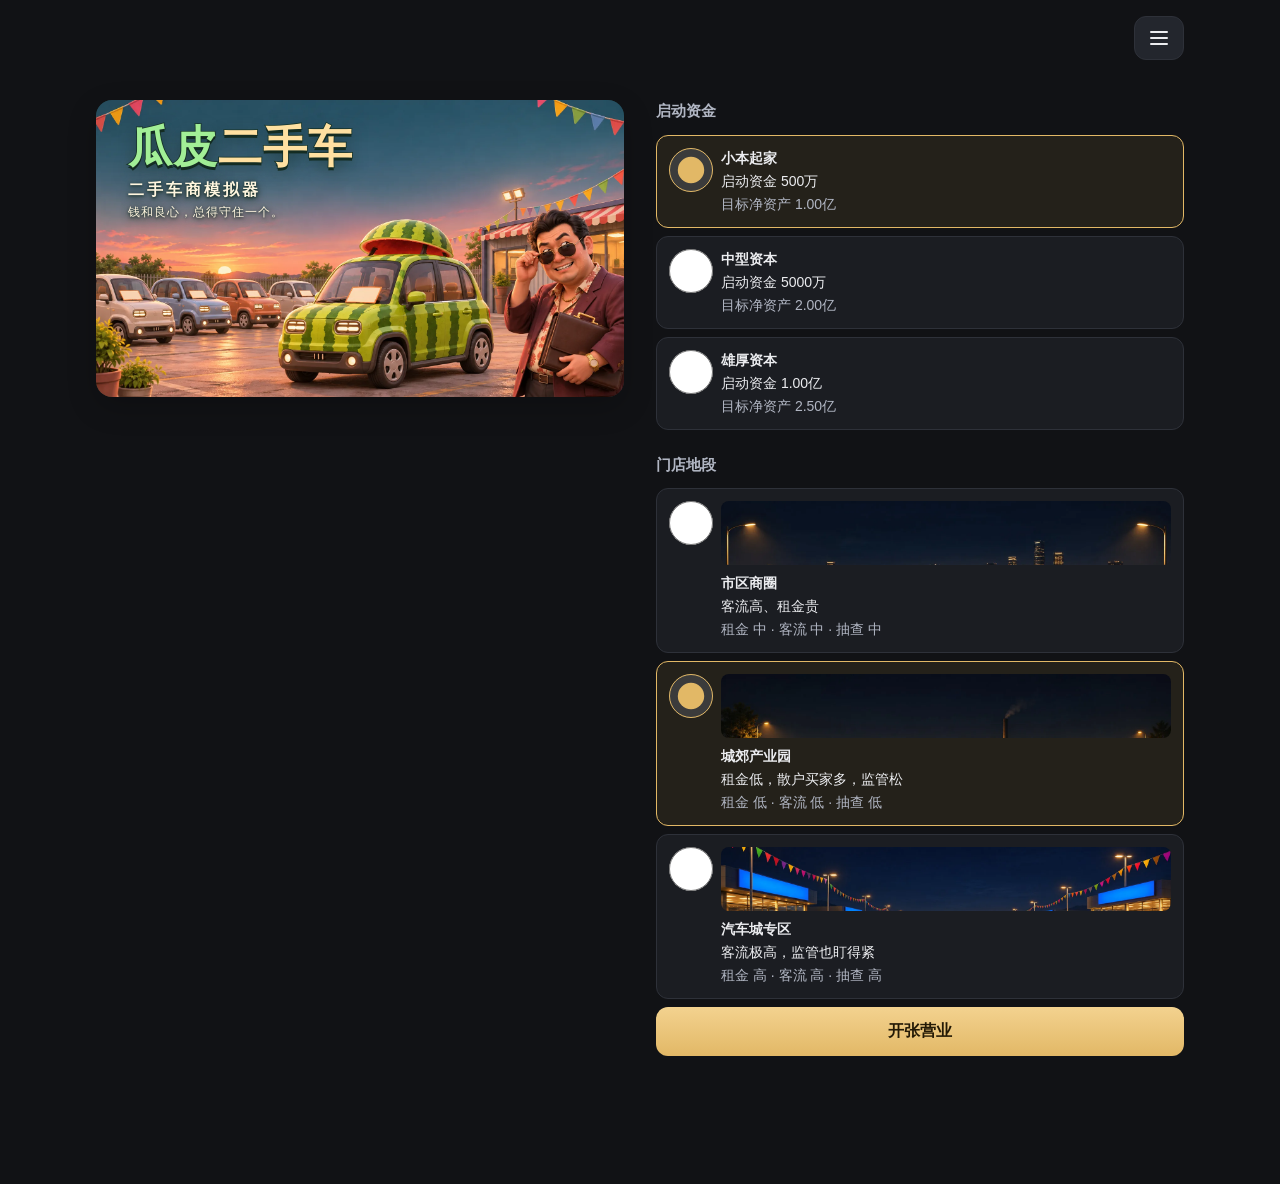
==== index.html @ cd8ea056 "Redesign start screen with three switchable keyart layouts" ====
<!DOCTYPE html>
<html lang="zh-CN">
<head>
  <meta charset="UTF-8">
  <meta name="viewport" content="width=device-width, initial-scale=1, maximum-scale=1, minimum-scale=1, user-scalable=no, viewport-fit=cover">
  <meta name="apple-mobile-web-app-capable" content="yes">
  <meta name="apple-mobile-web-app-status-bar-style" content="black-translucent">
  <meta name="apple-mobile-web-app-title" content="瓜皮二手车">
  <meta name="theme-color" content="#111215">
  <meta name="description" content="开一家二手车行，从 500 万做到 1 个亿——老老实实赚，还是挖坑赚快钱，你自己选。">
  <meta property="og:title" content="瓜皮二手车 · 二手车商模拟器">
  <meta property="og:description" content="开一家二手车行，从 500 万做到 1 个亿——老老实实赚，还是挖坑赚快钱，你自己选。">
  <meta property="og:image" content="https://lynch715.github.io/guapi-ershouche/assets/icon/og-image.png">
  <meta property="og:type" content="website">
  <link rel="icon" href="assets/icon/favicon.ico" sizes="any">
  <link rel="icon" href="assets/icon/favicon-16.png" type="image/png" sizes="16x16">
  <link rel="icon" href="assets/icon/favicon-32.png" type="image/png" sizes="32x32">
  <link rel="apple-touch-icon" href="assets/icon/apple-touch-icon.png" sizes="180x180">
  <script>if (/^https?:$/.test(location.protocol)) { var manifestLink = document.createElement('link'); manifestLink.rel = 'manifest'; manifestLink.href = 'manifest.webmanifest'; document.head.appendChild(manifestLink); }</script>
  <title>瓜皮二手车 · 二手车商模拟器</title>
  <link rel="stylesheet" href="css/style.css?v=20261109.04">
  <link rel="stylesheet" href="css/keyart.css?v=20261109.04">
</head>
<body>
  <div id="app"></div>
  <div id="toast" role="status" aria-live="polite"></div>
  <!-- 普通 script 标签，双击 index.html 就能玩，不需要本地服务器 -->
  <script src="js/data.js?v=20261109.04"></script>
  <script src="js/util.js?v=20261109.04"></script>
  <script src="js/car.js?v=20261109.04"></script>
  <script src="js/game.js?v=20261109.04"></script>
  <script src="js/staff.js?v=20261109.04"></script>
  <script src="js/finance.js?v=20261109.04"></script>
  <script src="js/art.js?v=20261109.04"></script>
  <script src="js/events.js?v=20261109.04"></script>
  <script src="js/mobile.js?v=20261109.04"></script>
  <script src="js/feedback.js?v=20261109.04"></script>
  <script src="js/save-ui.js?v=20261109.04"></script>
  <script src="js/ui.js?v=20261109.04"></script>
  <script src="js/tutorial.js?v=20261109.04"></script>
  <script src="js/sound.js?v=20261109.04"></script>
</body>
</html>
---- css/style.css ----
/* 暗色 + 金色，移动端优先 */
:root {
  --bg: #111215; --card: #1b1d22; --card2: #23262d; --line: #2e3139;
  --text: #ecedf0; --muted: #8b8f99; --gold: #e2b866; --gold2: #f3d28f;
  --orange: #f08a3c; --red: #ef5350; --green: #3dd68c; --blue: #3b8cff;
}
* { box-sizing: border-box; }
html, body { margin: 0; background: var(--bg); color: var(--text);
  font-family: -apple-system, "PingFang SC", "Microsoft YaHei", "Noto Sans SC", sans-serif; font-size: 15px; }
#app { max-width: 520px; margin: 0 auto; padding-bottom: 96px; }
h1, h3, h4 { margin: 0; }
h4 { font-size: 16px; }
p { margin: 6px 0; line-height: 1.5; }
small { font-size: 12px; }
.muted { color: var(--muted); }
.pos { color: var(--green); } .neg { color: var(--red); } .gold { color: var(--gold); }
.center { text-align: center; }
.row { display: flex; align-items: center; justify-content: space-between; gap: 8px; }

/* 按钮 */
.btn { display: flex; flex-direction: column; align-items: center; justify-content: center; gap: 2px;
  background: var(--card2); color: var(--text); border: 1px solid var(--line); border-radius: 10px;
  padding: 10px 14px; font-size: 15px; font-family: inherit; cursor: pointer; width: 100%; margin-top: 8px; }
.btn small { color: var(--muted); }
.btn:active { transform: scale(.98); }
.btn:disabled { opacity: .45; cursor: default; }
.btn.primary { background: linear-gradient(180deg, var(--gold2), var(--gold)); color: #241a06; border: none; font-weight: 600; }
.btn.primary small { color: #5a4416; }
.btn.big { padding: 14px; font-size: 17px; }
.btn.sm { width: auto; padding: 6px 10px; font-size: 13px; margin-top: 0; }
.btn.grey-op { border-color: #6b2b2b; background: #2a1a1b; color: #ffb4b0; }
.btn.danger { background: transparent; border-color: #5a2a2a; color: var(--red); margin: 20px 0; }

/* 开始界面 */
.start { padding: 40px 18px; }
.start h1 { font-size: 32px; color: var(--gold); letter-spacing: 2px; }
.start .sub { color: var(--muted); margin-bottom: 24px; }
.start h3 { margin: 22px 0 10px; font-size: 15px; color: var(--muted); }
.picks { display: grid; gap: 8px; }
.pick { display: flex; gap: 10px; align-items: flex-start; background: var(--card); border: 1px solid var(--line);
  border-radius: 12px; padding: 12px; cursor: pointer; }
.pick div { display: flex; flex-direction: column; gap: 2px; }
.pick input { accent-color: var(--gold); margin-top: 3px; }
.pick:has(input:checked) { border-color: var(--gold); background: #24211a; }

/* HUD */
.hud { position: sticky; top: 0; z-index: 5; background: rgba(17,18,21,.96); backdrop-filter: blur(8px);
  padding: 12px 14px 10px; border-bottom: 1px solid var(--line); }
.hud-top { display: flex; justify-content: space-between; align-items: center; margin-bottom: 10px; font-size: 13px; }
.ap { display: flex; align-items: center; gap: 4px; }
.ap i { width: 10px; height: 10px; border-radius: 50%; background: var(--line); }
.ap i.on { background: var(--gold); box-shadow: 0 0 6px var(--gold); }
.ap b { margin-left: 4px; color: var(--gold); }
.hud-grid { display: grid; grid-template-columns: repeat(4, 1fr); gap: 8px; }
.stat label { display: block; font-size: 11px; color: var(--muted); }
.stat b { font-size: 16px; }
.stat small { display: block; font-size: 10px; margin-top: 2px; }
.bar { height: 4px; background: var(--line); border-radius: 2px; margin-top: 4px; overflow: hidden; }
.bar i { display: block; height: 100%; border-radius: 2px; }
.bar.gold i { background: var(--gold); } .bar.rep i { background: var(--green); }
.bar.dark i { background: linear-gradient(90deg, var(--orange), var(--red)); }
.dark-lo { color: var(--text); } .dark-mid { color: var(--orange); } .dark-hi { color: var(--red); }

/* Tabs */
.tabs { display: flex; padding: 8px 10px 0; gap: 4px; }
.tabs button { flex: 1; background: none; border: none; color: var(--muted); font-size: 14px; font-family: inherit;
  padding: 10px 0; border-bottom: 2px solid transparent; cursor: pointer; }
.tabs button.on { color: var(--gold); border-color: var(--gold); }
main { padding: 10px 12px; }
.tip { font-size: 12px; margin: 4px 2px 10px; }
.empty { text-align: center; color: var(--muted); padding: 60px 0; }

/* 卡片 */
.card { background: var(--card); border: 1px solid var(--line); border-radius: 14px; padding: 14px; margin-bottom: 12px; }
.ap-cost { color: var(--gold); font-size: 13px; border: 1px solid #5c4a26; border-radius: 20px; padding: 2px 10px; }
.chips { display: flex; flex-wrap: wrap; gap: 6px; margin: 8px 0; }
.chip { font-size: 12px; padding: 3px 8px; border-radius: 6px; }
.chip-vis { background: #2b2620; color: #f0c48a; }
.chip-hid { background: #1f2633; color: #8fb4ff; }
.chip-dark { background: #3a1d1e; color: #ff8a85; }
.chip-fixed { background: #17291f; color: var(--green); }
.chip-unknown { background: #2a2a2a; color: var(--muted); border: 1px dashed #555; }
.grade { display: inline-block; min-width: 26px; text-align: center; font-weight: 700; border-radius: 6px; padding: 2px 6px; font-size: 14px; }
.gA { background: #17291f; color: var(--green); } .gB { background: #1f2633; color: #8fb4ff; }
.gC { background: #2b2620; color: var(--gold); } .gD { background: #33221a; color: var(--orange); }
.gE { background: #3a1d1e; color: var(--red); }
.price-row, .vals { margin-top: 10px; align-items: flex-end; }
.price-row > div, .vals > div { display: flex; flex-direction: column; }
.price-row .btn { width: auto; margin: 0; padding: 10px 22px; }
.vals b { font-size: 15px; }
.list-row { margin: 12px 0 4px; flex-wrap: wrap; justify-content: flex-start; }
.list-row label { font-size: 14px; }
.list-row input { width: 76px; background: var(--card2); border: 1px solid var(--line); color: var(--gold); font-size: 16px;
  border-radius: 8px; padding: 6px 8px; font-family: inherit; }
.list-row select { background: var(--card2); color: var(--text); border: 1px solid var(--line); border-radius: 8px; padding: 6px; font-family: inherit; }
.svcs { display: flex; flex-wrap: wrap; gap: 6px; margin-top: 10px; padding-top: 10px; border-top: 1px dashed var(--line); }
.svcs .btn small { font-size: 11px; }
.foot { margin-top: 10px; padding-top: 8px; border-top: 1px dashed var(--line); font-size: 13px; }
.mkts { display: grid; grid-template-columns: 1fr 1fr; gap: 6px 16px; margin: 10px 0; }
.mkt { display: flex; justify-content: space-between; font-size: 14px; }

/* 账本 */
table { width: 100%; border-collapse: collapse; font-size: 13px; margin: 10px 0; }
th, td { text-align: right; padding: 6px 4px; border-bottom: 1px solid var(--line); }
th:first-child, td:first-child { text-align: left; }
th { color: var(--muted); font-weight: normal; }
.log { list-style: none; padding: 0; margin: 8px 0; font-size: 13px; }
.log li { padding: 6px 0; border-bottom: 1px solid var(--line); line-height: 1.5; }
.log-dark, .log-bad { color: #ff8a85; } .log-good { color: var(--green); } .log-warn { color: #f0c48a; } .log-event { color: var(--gold2); }

/* 底部 */
.bar-bottom { position: fixed; bottom: 0; left: 0; right: 0; padding: 10px 14px calc(10px + env(safe-area-inset-bottom));
  background: linear-gradient(0deg, var(--bg) 70%, transparent); z-index: 4; }
.bar-bottom .btn { max-width: 492px; margin: 0 auto; }

/* 弹窗 */
.overlay { position: fixed; inset: 0; background: rgba(0,0,0,.72); z-index: 10; display: flex; align-items: flex-end; justify-content: center; }
.modal { background: var(--bg); border: 1px solid var(--line); border-radius: 18px 18px 0 0; width: 100%; max-width: 520px;
  max-height: 92vh; display: flex; flex-direction: column; }
.modal h3 { padding: 16px 16px 8px; font-size: 18px; color: var(--gold); }
.modal-body { padding: 0 14px 10px; overflow-y: auto; }
.modal-body h4 { margin: 14px 0 6px; font-size: 14px; color: var(--muted); }
.modal-foot { padding: 10px 14px calc(14px + env(safe-area-inset-bottom)); border-top: 1px solid var(--line); }
.modal-foot .btn { margin: 0; }
.modal.decision, .modal.ending { border-radius: 18px; margin: auto 12px; }
.modal.decision.tone-bad h3 { color: var(--red); }
.modal.decision.tone-good h3 { color: var(--green); }
.modal.decision.tone-neutral h3 { color: var(--gold); }
.options .btn { align-items: flex-start; text-align: left; }
.options .btn small { color: var(--muted); }
.sales { list-style: none; padding: 0; margin: 0; }
.sales li { display: grid; grid-template-columns: 1fr auto auto; gap: 10px; padding: 8px 0; border-bottom: 1px solid var(--line); align-items: center; font-size: 14px; }
.pnl { display: grid; grid-template-columns: 1fr 1fr; gap: 10px; margin: 14px 0 4px; background: var(--card); border-radius: 12px; padding: 12px; }
.opex-by { font-size: 12px; line-height: 1.7; }
.pnl div { display: flex; flex-direction: column; } .pnl small { color: var(--muted); } .pnl b { font-size: 17px; }

/* toast */
#toast { position: fixed; left: 50%; top: 16px; transform: translate(-50%, -80px); background: #2b2f37; color: var(--text);
  padding: 10px 16px; border-radius: 10px; font-size: 14px; z-index: 30; transition: transform .25s; max-width: 90vw; box-shadow: 0 6px 24px rgba(0,0,0,.5); }
#toast.show { transform: translate(-50%, 0); }
#toast.bad { background: #4a1f20; color: #ffd0cd; }

/* 团队 */
.tabs button { font-size: 13px; }
.staff { display: flex; gap: 12px; align-items: flex-start; }
.staff-body { flex: 1; min-width: 0; }
.staff h4 small { font-weight: normal; font-size: 12px; margin-left: 4px; }
.avatar { width: 44px; height: 44px; border-radius: 12px; display: flex; align-items: center; justify-content: center;
  font-size: 20px; font-weight: 700; flex-shrink: 0; }
.role-manager { background: #2b2620; color: var(--gold); }
.role-tech { background: #1f2633; color: #8fb4ff; }
.role-sales { background: #17291f; color: var(--green); }
.role-finance { background: #2a1f33; color: #c9a2ff; }
.stars { color: var(--gold); letter-spacing: 1px; font-size: 13px; }
.section { margin: 18px 4px 10px; font-size: 14px; color: var(--muted); }
.empty.small { padding: 24px 0; }

/* 财务中心 */
.fin-grid { display: grid; grid-template-columns: 1fr 1fr; gap: 10px; margin-bottom: 12px; }
.fin-card { background: linear-gradient(160deg, #e9eaee, #b9bcc4); color: #1a1b1f; border-radius: 14px; padding: 14px; }
.fin-card h4 { margin-bottom: 8px; }
.fin-card div { display: flex; flex-direction: column; padding: 6px 0; border-top: 1px solid rgba(0,0,0,.12); }
.fin-card small { color: #4a4d55; font-size: 12px; }
.fin-card b { font-size: 20px; }
.fin-card b.gold { color: #8a5a12; } .fin-card b.neg { color: #b3261e; } .fin-card b.pos { color: #187a44; }
.loan-form { border-top: 1px dashed var(--line); margin-top: 10px; padding-top: 10px; }
.loan-form input { width: 80px; }
.loan-item { padding: 8px 0; border-top: 1px solid var(--line); }
h4.sub { margin-top: 14px; font-size: 14px; color: var(--muted); }
/* 抵押业务 */
.pledge-terms { display: grid; grid-template-columns: 1fr 1fr; gap: 8px; margin: 10px 0; background: var(--card2); border-radius: 10px; padding: 10px; }
.pledge-terms div { display: flex; flex-direction: column; }
.pledge-terms small { color: var(--muted); }
.stamp { border: 2px solid var(--red); color: var(--red); padding: 2px 8px; border-radius: 4px; font-size: 12px; font-weight: 700; transform: rotate(-4deg); }
.stamp.unknown { border-style: dashed; border-color: var(--orange); color: var(--orange); }
.list-row select { max-width: 160px; }

/* 美术 */
.art-car { display: block; width: 100%; height: auto; max-width: 300px; margin: 0 auto; }
.art-img { display: block; max-width: 100%; height: auto; margin: 0 auto; border-radius: 10px; }
.car-art { margin: -4px 0 6px; padding: 8px 0 0; background: radial-gradient(ellipse at 50% 70%, #2a2d35 0%, transparent 70%); border-radius: 10px; }
.store-art svg, .store-art .art-img { display: block; width: 100%; height: auto; border-radius: 12px; margin-bottom: 10px; }
.store-hero { padding-top: 10px; }
.next-preview { margin: 10px 0 -2px; opacity: 0.85; }
.next-preview svg { width: 100%; height: auto; border-radius: 10px; display: block; margin-top: 4px; }
.garage-wrap { position: relative; margin-bottom: 8px; }
.garage-wrap svg { width: 100%; height: auto; display: block; }
.garage-label { position: absolute; left: 14px; bottom: 10px; font-size: 12px; color: var(--gold); background: rgba(0,0,0,.5); padding: 2px 8px; border-radius: 6px; }
.start-art svg { width: 100%; height: auto; border-radius: 14px; display: block; margin-bottom: 16px; }
.loc-art svg { width: 100%; height: 56px; border-radius: 8px; display: block; margin-bottom: 6px; }
.pick > div { flex: 1; min-width: 0; }
.sales li { grid-template-columns: 56px 1fr auto auto; }
.sales li .art-car { width: 56px; max-width: 56px; }
.modal .car-art .art-car { max-width: 260px; }
.card.car .car-art .art-car { max-width: 210px; }
.card.car .car-art { padding-top: 2px; margin-bottom: 2px; }

/* ---------- 正式美术素材 ---------- */
.store-scene { position: relative; aspect-ratio: 2 / 1; background-size: cover; background-position: center bottom;
  border-radius: 12px; overflow: hidden; margin-bottom: 10px; }
.store-building { position: absolute; left: 50%; bottom: 0; transform: translateX(-50%); height: 96%; width: auto; }
.loc-art .store-scene { aspect-ratio: auto; height: 56px; background-position: center 42%; border-radius: 8px; margin-bottom: 6px; }
.next-preview .store-scene { margin-top: 4px; }
.avatar { overflow: hidden; }
.avatar .avatar-img { width: 100%; height: 100%; object-fit: cover; display: block; }
.ending-img { display: block; width: 100%; height: auto; border-radius: 12px; margin-bottom: 10px; }

/* 引导与帮助：底部卡片可跳过，保留对页面的操作 */
.toolbar { display:flex; justify-content:flex-end; align-items:center; gap:8px; margin-bottom:8px; }
.toolbar .btn { min-width:36px; }
.help-section { margin-bottom:16px; }
.help .modal-foot { display:flex; flex-wrap:wrap; gap:8px; }
.help .modal-foot .btn { flex:1; min-width:120px; }
.tutorial-card { position:fixed; z-index:21; left:50%; transform:translateX(-50%); bottom:calc(88px + env(safe-area-inset-bottom)); width:calc(100% - 24px); max-width:480px; background:#29251c; border:1px solid var(--gold); border-radius:14px; padding:14px; box-shadow:0 6px 30px #0009; }
.tutorial-card small { color:var(--gold); }
.tutorial-card h4 { margin:6px 0; }
.tutorial-card p { font-size:13px; }
.tutorial-actions { display:flex; justify-content:space-between; gap:12px; margin-top:10px; }
.tutorial-focus { outline:2px solid var(--gold); outline-offset:3px; }
.tutorial-active #app { padding-bottom:340px; }
.tutorial-active .overlay { align-items:flex-start; padding-top:10px; }
.tutorial-active .modal { max-height:calc(100dvh - 330px); border-radius:16px; }

@keyframes card-in { from { opacity:0; translate:0 8px; } to { opacity:1; translate:0 0; } }
.tutorial-card, .modal { animation:card-in .18s ease-out; }
@media (prefers-reduced-motion: reduce) {
  *, *::before, *::after { animation:none !important; transition:none !important; scroll-behavior:auto !important; }
  .btn:active { transform:none; }
}

.car-picture, .asset-picture, .vector-picture { display:block; }
[hidden] { display:none !important; }
.stock-pager { margin:12px 0; font-size:12px; }

.save-text { display:block; width:100%; min-height:220px; margin-top:8px; padding:10px; background:var(--card); color:var(--text); border:1px solid var(--line); border-radius:10px; resize:vertical; font:12px/1.6 monospace; overflow-wrap:anywhere; }
.save-dialog .modal-foot { display:flex; gap:8px; flex-wrap:wrap; }
.save-dialog .modal-foot .btn { flex:1; min-width:110px; }

/* v0.9：360～430 竖屏与宽屏适配，安全区始终留给月结按钮 */
html, body { width:100%; }
#app { padding-bottom:calc(112px + env(safe-area-inset-bottom)); }
main, .card, .modal, .modal-body, .stat, .start-options, .start-intro { min-width:0; }
.card, .modal-body, .hud { overflow-wrap:anywhere; }
.hud-top { flex-wrap:wrap; gap:6px; }
.hud-top > div:first-child { min-width:0; }
.ap { flex-wrap:wrap; max-width:100%; }
.toolbar { flex-wrap:wrap; }
.row { min-width:0; }
.row > * { min-width:0; }
.btn { white-space:normal; }
.modal { max-height:92dvh; }
.modal-body { overscroll-behavior:contain; }
body:has(.overlay) { overflow:hidden; }
.tutorial-active #app { padding-bottom:calc(350px + env(safe-area-inset-bottom)); }
.start { padding-top:20px; }
.start h1 { font-size:clamp(24px, 7vw, 32px); }
.bar-bottom .btn { max-width:932px; }
.fin-card { padding:12px; }
.fin-card b { font-size:clamp(16px, 4.5vw, 20px); }
.loan-item { flex-wrap:wrap; }
.sales li { grid-template-columns:44px minmax(0,1fr) auto; gap:6px; }
.sales li > small { grid-column:2 / -1; text-align:right; }
.sales .art-car { max-width:44px; }
@media (max-width:390px) {
  .staff .row { flex-wrap:wrap; }
  .staff h4 small { display:block; margin-left:0; }
  table { font-size:11px; }
  th, td { padding:6px 2px; }
  .stat b { font-size:14px; }
  .ap i { width:8px; height:8px; }
}
@media (min-width:1000px) {
  #app { max-width:960px; }
  .start { display:grid; grid-template-columns:minmax(0,1fr) minmax(0,1fr); align-items:start; gap:24px; }
  .start > .toolbar { grid-column:1 / -1; margin:0; }
  .start-intro { position:sticky; top:28px; padding-top:20px; }
  .start-options h3:first-child { margin-top:0; }
  .stock-grid { display:grid; grid-template-columns:repeat(2,minmax(0,1fr)); gap:14px; align-items:start; }
  .stock-grid .card { margin-bottom:0; }
  .modal { max-width:760px; border-radius:18px; margin:20px; }
  .overlay { align-items:center; }
  .tutorial-active .overlay { align-items:flex-start; }
}

/* 任务 03：触屏基础 */
html, body { touch-action:manipulation; overscroll-behavior:none; min-height:100vh; min-height:100dvh; background:var(--bg); }
* { -webkit-tap-highlight-color:transparent; }
button, .tabs, .card, .pick, .tutorial-card { -webkit-user-select:none; user-select:none; -webkit-touch-callout:none; }
input, select, textarea { font-size:16px !important; -webkit-user-select:text; user-select:text; -webkit-touch-callout:default; }
img { -webkit-user-drag:none; }
button, .btn, .btn.sm, .tabs button, input[type=radio], input[type=checkbox] { min-height:44px; min-width:44px; }
.hud { padding-top:calc(12px + env(safe-area-inset-top)); }
#app { padding-left:env(safe-area-inset-left); padding-right:env(safe-area-inset-right); }
.bar-bottom { padding-left:max(14px, env(safe-area-inset-left)); padding-right:max(14px, env(safe-area-inset-right)); }
.overlay { padding-top:env(safe-area-inset-top); padding-left:env(safe-area-inset-left); padding-right:env(safe-area-inset-right); }
.modal { max-height:92vh; max-height:calc(100dvh - env(safe-area-inset-top) - env(safe-area-inset-bottom) - 16px); }
#toast { top:calc(16px + env(safe-area-inset-top)); }
/* 任务 03：经营动作的反馈 */
.btn { transition:transform 80ms ease,filter 80ms ease; }
.btn:active, .tabs button:active { transform:scale(.96); filter:brightness(.88); }
button[aria-disabled=true] { opacity:.45; filter:grayscale(1); cursor:not-allowed; }
.stat { position:relative; font-variant-numeric:tabular-nums; }
.stat-float { position:absolute; top:0; left:0; z-index:8; pointer-events:none; font-size:12px; white-space:nowrap; animation:stat-float .8s ease-out forwards; }
.stat-float.gain { color:var(--gold); } .stat-float.loss { color:var(--red); }
@keyframes stat-float { from { opacity:1; translate:0 -4px; } to { opacity:0; translate:0 -28px; } }
@keyframes ap-out { from { background:var(--gold); scale:1.35; } to { background:var(--line); scale:1; } }
.ap i.spent { animation:ap-out .4s ease-out; }
@keyframes settle-pulse { 50% { box-shadow:0 0 0 4px #e2b86633; filter:brightness(1.1); } }
.ready-to-settle .btn { animation:settle-pulse 2s ease-in-out infinite; }
.month-transition { position:fixed; inset:0; z-index:25; display:flex; flex-direction:column; align-items:center; justify-content:center; gap:24px; background:#111215f8; padding:24px; text-align:center; }
.month-transition b { font-size:32px; color:var(--gold); animation:card-in .3s ease-out; }
.month-transition small,.month-transition span { color:var(--muted); }
.sales li { animation:sale-row .25s ease both; }
@keyframes sale-row { from { opacity:0; translate:0 8px; } to { opacity:1; translate:0 0; } }
.profit-up { animation:profit-shine .6s ease; } .profit-down { animation:screen-hit .3s ease; }
.record-badge { color:var(--gold); border:1px solid var(--gold); border-radius:4px; padding:0 4px; }
@keyframes profit-shine { 50% { color:var(--gold2); text-shadow:0 0 14px #e2b86699; } }
@keyframes screen-hit { 20%,60% { transform:translateX(-3px); } 40%,80% { transform:translateX(3px); } }
.screen-hit > .hud, .screen-hit > .tabs, .screen-hit > main, .screen-hit > .bar-bottom, .screen-hit > .overlay > .modal { animation:screen-hit .3s ease; }
@media(prefers-reduced-motion:reduce) { *,*::before,*::after { animation:none !important; transition:none !important; } .btn:active,.tabs button:active { transform:none; } }
/* 任务 03：统一字号、间距与对比度 */
:root { --muted:#b1b6c3; --red:#ff8e88; --green:#70e1a8; --blue:#a9c8ff; }
html,body { font-size:14px; line-height:1.5; font-variant-numeric:tabular-nums; }
h1,.start h1 { font-size:32px; } h3,.modal h3 { font-size:20px; } h4,.card h4 { font-size:16px; }
small,.stat small,.stat label,.btn small,.svcs .btn small,.opex-by,.tip,.chip,.stamp,.stars,.section,.stock-pager,.ap-cost,.toolbar,.pnl small { font-size:12px; }
p,.btn,.btn.sm,.tabs button,.hud-top,.row.foot,.list-row label,.log,.sales li,.mkt,.staff h4 small,.tutorial-card p,.tutorial-card .btn { font-size:14px; }
.btn.big,.stat b,.vals b,.pnl b,.fin-card b,.list-row input { font-size:16px; }
.btn { padding:12px 16px; margin-top:8px; border-radius:12px; }
.btn.sm { padding:8px 12px; }
.card { padding:16px; margin-bottom:16px; border-radius:16px; }
main { padding:12px 16px; }
.row,.chips,.svcs { gap:8px; }
.chip { padding:4px 8px; }
.picks { gap:8px; } .pick { padding:12px; border-radius:12px; gap:8px; }
.pick input { margin:0; flex-shrink:0; }
.start { padding:16px; } .start h3 { margin:24px 0 12px; }
.start .sub { margin-bottom:24px; }
.toolbar { gap:8px; margin-bottom:8px; }
.hud { padding:calc(12px + env(safe-area-inset-top)) 16px 12px; }
.hud-top { margin-bottom:12px; } .hud-grid { gap:8px; }
.tabs { padding:8px 16px 0; gap:4px; }
.modal h3 { padding:16px 16px 8px; }
.modal-body { padding:0 16px 16px; }
.modal-foot { padding:12px 16px calc(16px + env(safe-area-inset-bottom)); }
.modal-foot .btn { margin:0; }
.modal-body h4,.help-section h4 { margin:16px 0 8px; }
.card.car .car-art { margin:0 0 8px; padding:0; }
.art-car { width:100%; max-width:280px; aspect-ratio:20/9; object-fit:contain; }
.car-picture { aspect-ratio:20/9; max-width:280px; margin:auto; background:#1b1d22; }
.card.car .art-car { max-width:280px; }
.sales .car-picture { aspect-ratio:20/9; width:44px; }
.garage-wrap { padding:8px; border:1px solid var(--line); border-radius:16px; background:var(--card); }
.garage-wrap svg { height:128px; width:100%; }
.store-scene { background-color:var(--card2); }
.store-building { object-fit:contain; }
.ending-img { aspect-ratio:16/9; object-fit:contain; background:var(--card2); }
.avatar { width:48px; height:48px; border-radius:12px; background:var(--card2); }
.loc-art .store-scene { height:64px; }
.fin-card { padding:16px; } .fin-card small { color:#303441; }
.fin-card b.gold { color:#704500; } .fin-card b.neg { color:#9a2420; } .fin-card b.pos { color:#16522f; }
th,td { font-size:12px; padding:8px 4px; }
.empty { font-size:14px; padding:32px 16px; }
.section { margin:24px 4px 12px; }
.tutorial-card { padding:16px; } .tutorial-actions { gap:12px; margin-top:12px; }
.save-text { font:16px/1.5 monospace; padding:12px; }
@media(min-width:1000px) {
 #app { max-width:1120px; } .bar-bottom .btn { max-width:1088px; }
 .start { gap:32px; } .modal { max-width:800px; margin:16px; }
 .stock-grid { gap:16px; } .garage-wrap svg { height:160px; }
}
/* 存档菜单 */
.icon-button { padding:8px; width:44px; height:44px; flex:none; margin:0; }
.toolbar { margin:0; }
.hud { position:sticky; }
.hud > .toolbar { position:absolute; top:calc(8px + env(safe-area-inset-top)); right:16px; }
.hud-top { min-height:44px; padding-right:52px; }
.start > .toolbar { margin-bottom:8px; }
.modal-heading { display:flex; align-items:center; justify-content:space-between; padding-right:12px; gap:8px; }
.modal-heading h3 { min-width:0; }
.save-menu { height:100vh; height:100dvh; max-height:100vh; max-height:100dvh; border-radius:16px 16px 0 0; }
.save-summary { display:grid; grid-template-columns:repeat(3,minmax(0,1fr)); gap:12px; background:var(--card); padding:16px; border-radius:12px; margin-bottom:16px; }
.save-summary span { display:flex; flex-direction:column; font-size:12px; color:var(--muted); }
.save-summary span:first-child { grid-column:1 / -1; }
.save-summary b { color:var(--text); font-size:14px; }
.menu-group { display:grid; grid-template-columns:1fr 1fr; gap:12px; }
.menu-version { margin:24px 0 16px; text-align:center; color:var(--muted); font-size:12px; }
.save-file-label { position:relative; cursor:pointer; }
.save-file-label input { position:absolute; opacity:0; width:100%; height:100%; inset:0; cursor:pointer; }
@media(min-width:1000px) { .save-menu { height:auto; max-height:90vh; max-height:90dvh; max-width:640px; border-radius:16px; } }
body.modal-open { position:fixed; overflow:hidden; width:100%; }
.pick.is-picked { border-color:var(--gold); background:#24211a; }
input,select,textarea { min-height:44px; min-width:44px; }
.save-menu { padding-top:env(safe-area-inset-top); }
/* 浅色财务卡上的金褐数字保证正文 AA 对比。 */
.fin-card b.gold { color:#603900; }
---- css/keyart.css ----
/* 手机与桌面各用独立构图；完整显示原图，不用 cover 碰运气裁主体。 */
.keyart { position:relative; isolation:isolate; overflow:hidden; aspect-ratio:1122/1402;
  border-radius:16px; background:#17342f; box-shadow:0 10px 30px #0003; }
.keyart-picture, .keyart-picture img { display:block; width:100%; height:100%; }
.keyart-picture img { object-fit:contain; }
.keyart-copy { position:absolute; z-index:2; top:9%; left:5%; right:5%; text-align:center; }
.start .keyart-title { font-size:clamp(40px,11.4vw,52px); line-height:1.18; font-weight:900;
  letter-spacing:1px; white-space:nowrap; color:#ffe0a1; -webkit-text-stroke:1.5px #193529;
  paint-order:stroke fill; text-shadow:0 3px 0 #142c22,0 6px 16px #142c2299; }
.keyart-title span { color:#a2ef96; }
.keyart-copy p { margin:0; color:#fff6df; text-shadow:0 1px 3px #142c22,0 2px 8px #142c22; }
.keyart-copy .keyart-subtitle { margin-top:10px; font-size:18px; line-height:1.35; font-weight:700; letter-spacing:3px; }
.keyart-copy .keyart-tagline { margin-top:6px; font-size:13px; line-height:1.4; letter-spacing:1px; }
/* C：招牌实测边界，手机 y=7%—34%，桌面 y=5%—39%。 */
.keyart-c .keyart-copy { top:8%; height:25%; display:flex; flex-direction:column; justify-content:center; }
.keyart-c .keyart-title { color:#ffe0a1; -webkit-text-stroke:0; text-shadow:0 2px 0 #86602a,0 0 12px #e2b86688; }
.keyart-c .keyart-title span { color:inherit; }
.keyart-c .keyart-subtitle { margin-top:6px; font-size:16px; letter-spacing:2px; }
.keyart-c .keyart-tagline { margin-top:4px; font-size:12px; letter-spacing:0; }
/* B：全部复用现有车图、染色遮罩；地面与瓜皮帽由 CSS 绘制，无新增位图。 */
.keyart-b { background:radial-gradient(ellipse at 80% 12%,#365746 0,transparent 48%),linear-gradient(155deg,#20392f,#101b21 65%); }
.keyart-b .keyart-copy { top:9%; }
.keyart-code-scene { position:absolute; inset:0; }
.keyart-ground { position:absolute; inset:48% 0 0; background:radial-gradient(ellipse at 50% 40%,#a0bf7a33,transparent 68%),linear-gradient(175deg,#73806c22,#101b2100); border-top:1px solid #c3d88e33; transform:skewY(-7deg); }
.keyart-car { position:absolute; width:78%; -webkit-box-reflect:below -14px linear-gradient(transparent 66%,#fff2); }
.keyart .car-picture { max-width:none; background:transparent; }
.keyart .keyart-car svg, .keyart .keyart-car img { display:block; width:100%; height:auto; border-radius:0; margin:0; }
.keyart-car-back { top:43%; left:-9%; width:69%; transform:rotate(-8deg); filter:brightness(.83); }
.keyart-car-middle { top:53%; right:-4%; width:72%; transform:rotate(-8deg); filter:brightness(.95); }
.keyart-car-front { top:59%; left:-2%; width:96%; transform:rotate(-8deg); filter:brightness(1.2); }
.keyart-price { position:absolute; width:11%; height:15%; top:33%; right:25%; background:#ffe7ae; border:2px solid #b58a50; border-radius:2px; transform:skewX(24deg); box-shadow:0 1px 3px #0006; }
.keyart-rind { position:absolute; width:25%; height:24%; top:-3%; left:43%; border-radius:90% 95% 15% 15%; background:repeating-linear-gradient(105deg,#426c36 0 9%,#8dbf66 10% 19%); border-bottom:3px solid #c3de8e; transform:rotate(5deg); box-shadow:0 3px 3px #0005; }
@media(min-width:1000px) {
  .start .start-intro { padding-top:0; }
  .keyart { aspect-ratio:1672/941; }
  .keyart-copy { top:7%; }
  .start .keyart-title { font-size:44px; }
  .keyart-copy .keyart-subtitle { margin-top:6px; font-size:16px; }
  .keyart-copy .keyart-tagline { margin-top:4px; font-size:12px; }
  .keyart-a .keyart-copy { left:6%; right:27%; text-align:left; }
  .keyart-c .keyart-copy { top:6%; height:32%; }
  .keyart-c .keyart-subtitle { font-size:14px; }
  .keyart-b .keyart-copy { top:6%; }
  .keyart-car-back { top:32%; left:-1%; width:51%; }
  .keyart-car-middle { top:34%; right:-2%; width:57%; }
  .keyart-car-front { top:42%; left:20%; width:60%; }
}
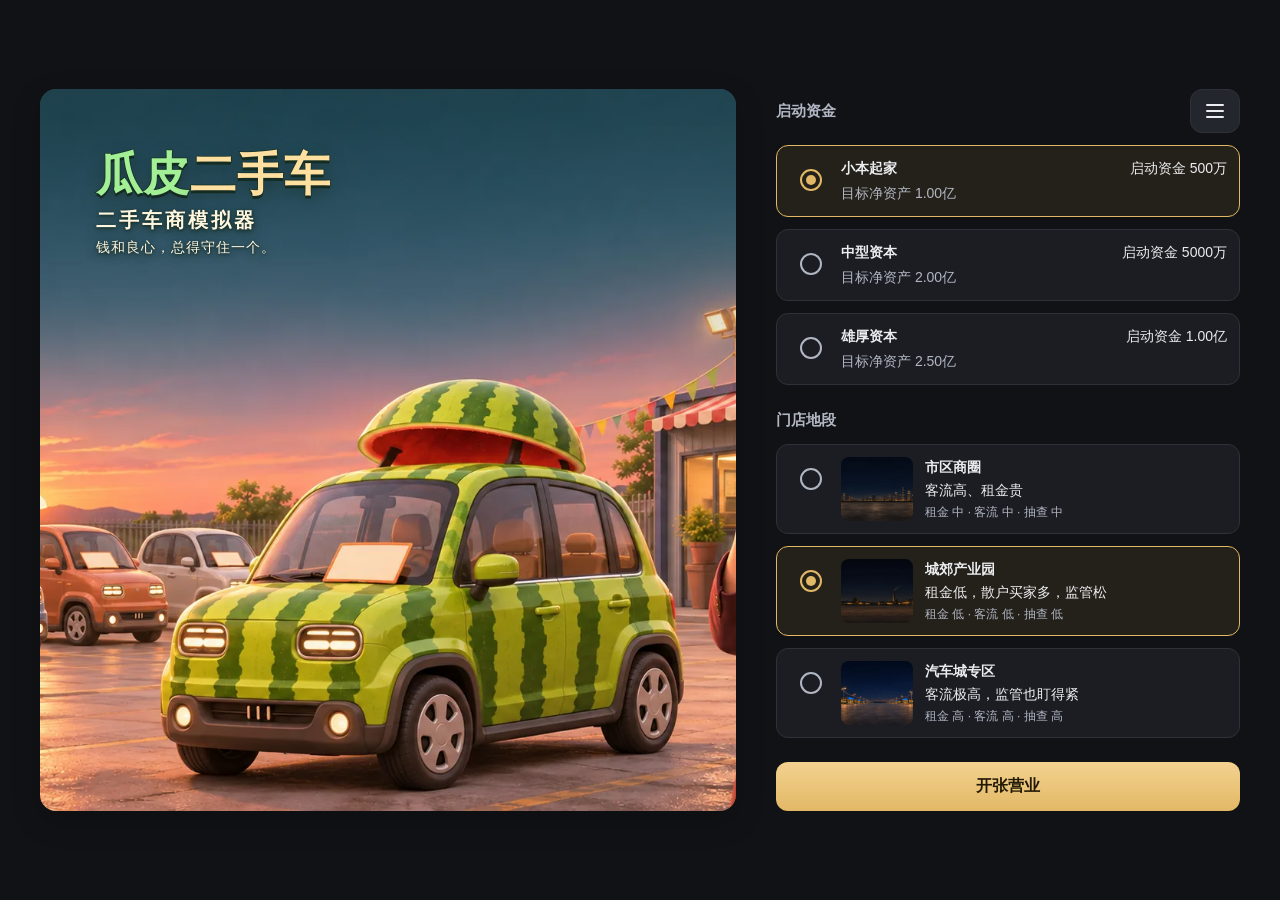
==== commit 355fc5ba: "Polish start screen radios and center desktop layout" ====
--- a/index.html
+++ b/index.html
@@ -18,26 +18,26 @@
   <link rel="apple-touch-icon" href="assets/icon/apple-touch-icon.png" sizes="180x180">
   <script>if (/^https?:$/.test(location.protocol)) { var manifestLink = document.createElement('link'); manifestLink.rel = 'manifest'; manifestLink.href = 'manifest.webmanifest'; document.head.appendChild(manifestLink); }</script>
   <title>瓜皮二手车 · 二手车商模拟器</title>
-  <link rel="stylesheet" href="css/style.css?v=20261109.04">
-  <link rel="stylesheet" href="css/keyart.css?v=20261109.04">
+  <link rel="stylesheet" href="css/style.css?v=20261109.05">
+  <link rel="stylesheet" href="css/keyart.css?v=20261109.05">
 </head>
 <body>
   <div id="app"></div>
   <div id="toast" role="status" aria-live="polite"></div>
   <!-- 普通 script 标签，双击 index.html 就能玩，不需要本地服务器 -->
-  <script src="js/data.js?v=20261109.04"></script>
-  <script src="js/util.js?v=20261109.04"></script>
-  <script src="js/car.js?v=20261109.04"></script>
-  <script src="js/game.js?v=20261109.04"></script>
-  <script src="js/staff.js?v=20261109.04"></script>
-  <script src="js/finance.js?v=20261109.04"></script>
-  <script src="js/art.js?v=20261109.04"></script>
-  <script src="js/events.js?v=20261109.04"></script>
-  <script src="js/mobile.js?v=20261109.04"></script>
-  <script src="js/feedback.js?v=20261109.04"></script>
-  <script src="js/save-ui.js?v=20261109.04"></script>
-  <script src="js/ui.js?v=20261109.04"></script>
-  <script src="js/tutorial.js?v=20261109.04"></script>
-  <script src="js/sound.js?v=20261109.04"></script>
+  <script src="js/data.js?v=20261109.05"></script>
+  <script src="js/util.js?v=20261109.05"></script>
+  <script src="js/car.js?v=20261109.05"></script>
+  <script src="js/game.js?v=20261109.05"></script>
+  <script src="js/staff.js?v=20261109.05"></script>
+  <script src="js/finance.js?v=20261109.05"></script>
+  <script src="js/art.js?v=20261109.05"></script>
+  <script src="js/events.js?v=20261109.05"></script>
+  <script src="js/mobile.js?v=20261109.05"></script>
+  <script src="js/feedback.js?v=20261109.05"></script>
+  <script src="js/save-ui.js?v=20261109.05"></script>
+  <script src="js/ui.js?v=20261109.05"></script>
+  <script src="js/tutorial.js?v=20261109.05"></script>
+  <script src="js/sound.js?v=20261109.05"></script>
 </body>
 </html>
--- a/css/keyart.css
+++ b/css/keyart.css
@@ -1,4 +1,4 @@
-/* 手机与桌面各用独立构图；完整显示原图，不用 cover 碰运气裁主体。 */
+/* 手机完整显示独立竖图；桌面 A 用横图 cover，焦点对准西瓜车。 */
 .keyart { position:relative; isolation:isolate; overflow:hidden; aspect-ratio:1122/1402;
   border-radius:16px; background:#17342f; box-shadow:0 10px 30px #0003; }
 .keyart-picture, .keyart-picture img { display:block; width:100%; height:100%; }
@@ -45,3 +45,51 @@
   .keyart-car-middle { top:34%; right:-2%; width:57%; }
   .keyart-car-front { top:42%; left:20%; width:60%; }
 }
+/* 单选控件保留 44px 原生点击区；可见圆圈 22px，不改变手机卡片排版。 */
+.start .pick input[type=radio] { appearance:none; -webkit-appearance:none; width:44px; height:44px;
+  border:0; padding:0; background:transparent; position:relative; display:grid; place-items:center; cursor:pointer; }
+.start .pick input[type=radio]::before { content:''; box-sizing:border-box; width:22px; height:22px; border:2px solid var(--muted);
+  border-radius:50%; transition:border-color 150ms ease; }
+.start .pick input[type=radio]::after { content:''; position:absolute; top:17px; left:17px; width:10px; height:10px;
+  border-radius:50%; background:var(--gold); opacity:0; transform:scale(0); transition:opacity 150ms ease,transform 150ms ease; }
+.start .pick input[type=radio]:checked::before { border-color:var(--gold); }
+.start .pick input[type=radio]:checked::after { opacity:1; transform:scale(1); }
+.start .pick input[type=radio]:focus-visible { outline:2px solid var(--blue); outline-offset:1px; border-radius:50%; }
+@media(min-width:1000px) {
+  #app.at-start { max-width:none; padding:24px; min-height:100vh; min-height:100dvh;
+    display:flex; align-items:center; justify-content:center; }
+  .at-start .start { position:relative; width:100%; max-width:1200px; padding:0; gap:40px;
+    grid-template-columns:minmax(0,3fr) minmax(0,2fr); align-items:stretch; }
+  .at-start .start > .toolbar { position:absolute; top:0; right:0; margin:0; z-index:3; }
+  .at-start .start-intro { position:static; display:flex; padding:0; }
+  .at-start .start-art { display:flex; align-items:center; width:100%; }
+  .at-start .keyart { width:100%; }
+  .at-start .keyart-a { height:100%; min-height:75vh; min-height:75dvh; aspect-ratio:auto; align-self:stretch; }
+  .at-start .keyart-a .keyart-picture img { object-fit:cover; object-position:55% center; }
+  .at-start .keyart-a::after { content:''; position:absolute; inset:0; pointer-events:none;
+    background:linear-gradient(180deg,#102c2d66,transparent 42%); }
+  .at-start .keyart-a .keyart-copy { top:8%; left:8%; right:8%; text-align:left; }
+  .at-start .keyart-a .keyart-title { font-size:clamp(44px,3.6vw,64px); }
+  .at-start .keyart-a .keyart-subtitle { font-size:20px; }
+  .at-start .keyart-a .keyart-tagline { font-size:14px; }
+  .at-start .start-options { display:flex; flex-direction:column; }
+  .at-start .start-options > h3 { margin:24px 0 12px; }
+  .at-start .start-options > h3:first-child { min-height:44px; display:flex; align-items:center; padding-right:60px; margin-top:0; }
+  .at-start .start-options .picks { gap:12px; }
+  .at-start .pick-funds > div { display:grid; grid-template-columns:minmax(0,1fr) auto; gap:4px 8px; width:100%; }
+  .at-start .pick-funds .muted { grid-column:1 / -1; }
+  .at-start .pick-location > div { display:grid; grid-template-columns:72px minmax(0,1fr); column-gap:12px; row-gap:2px; width:100%; }
+  .at-start .pick-location .loc-art { grid-column:1; grid-row:1 / 4; align-self:center; width:72px; }
+  .at-start .pick-location .loc-art .store-scene { margin:0; }
+  .at-start .pick-location b, .at-start .pick-location span { grid-column:2; }
+  .at-start .pick-location .muted { font-size:12px; }
+  .at-start .start-options > .picks:last-of-type { margin-bottom:24px; }
+  .at-start .start-options > [data-act=start] { margin-top:auto; }
+}
+/* 较矮的电脑屏幕也容纳已有存档的“继续”按钮；手机不受影响。 */
+@media(min-width:1000px) and (max-height:850px) {
+  #app.at-start { padding:12px; }
+  .at-start .start-options .picks { gap:10px; }
+  .at-start .start-options > h3 { margin-top:20px; }
+  .at-start .start-options > .picks:last-of-type { margin-bottom:20px; }
+}
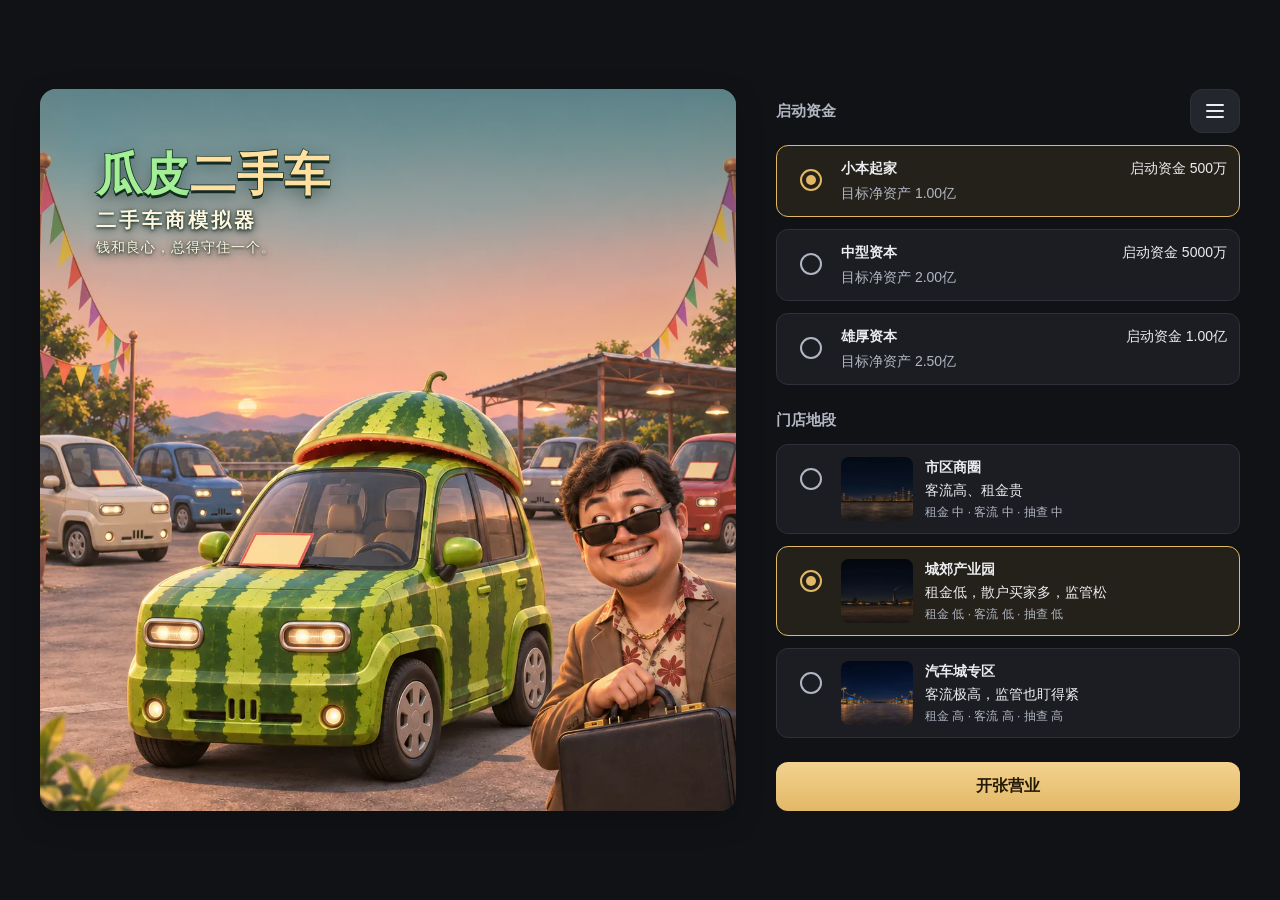
==== commit e7c7878d: "Keep dealer visible and refine start screen alignment" ====
--- a/index.html
+++ b/index.html
@@ -18,26 +18,26 @@
   <link rel="apple-touch-icon" href="assets/icon/apple-touch-icon.png" sizes="180x180">
   <script>if (/^https?:$/.test(location.protocol)) { var manifestLink = document.createElement('link'); manifestLink.rel = 'manifest'; manifestLink.href = 'manifest.webmanifest'; document.head.appendChild(manifestLink); }</script>
   <title>瓜皮二手车 · 二手车商模拟器</title>
-  <link rel="stylesheet" href="css/style.css?v=20261109.05">
-  <link rel="stylesheet" href="css/keyart.css?v=20261109.05">
+  <link rel="stylesheet" href="css/style.css?v=20261109.06">
+  <link rel="stylesheet" href="css/keyart.css?v=20261109.06">
 </head>
 <body>
   <div id="app"></div>
   <div id="toast" role="status" aria-live="polite"></div>
   <!-- 普通 script 标签，双击 index.html 就能玩，不需要本地服务器 -->
-  <script src="js/data.js?v=20261109.05"></script>
-  <script src="js/util.js?v=20261109.05"></script>
-  <script src="js/car.js?v=20261109.05"></script>
-  <script src="js/game.js?v=20261109.05"></script>
-  <script src="js/staff.js?v=20261109.05"></script>
-  <script src="js/finance.js?v=20261109.05"></script>
-  <script src="js/art.js?v=20261109.05"></script>
-  <script src="js/events.js?v=20261109.05"></script>
-  <script src="js/mobile.js?v=20261109.05"></script>
-  <script src="js/feedback.js?v=20261109.05"></script>
-  <script src="js/save-ui.js?v=20261109.05"></script>
-  <script src="js/ui.js?v=20261109.05"></script>
-  <script src="js/tutorial.js?v=20261109.05"></script>
-  <script src="js/sound.js?v=20261109.05"></script>
+  <script src="js/data.js?v=20261109.06"></script>
+  <script src="js/util.js?v=20261109.06"></script>
+  <script src="js/car.js?v=20261109.06"></script>
+  <script src="js/game.js?v=20261109.06"></script>
+  <script src="js/staff.js?v=20261109.06"></script>
+  <script src="js/finance.js?v=20261109.06"></script>
+  <script src="js/art.js?v=20261109.06"></script>
+  <script src="js/events.js?v=20261109.06"></script>
+  <script src="js/mobile.js?v=20261109.06"></script>
+  <script src="js/feedback.js?v=20261109.06"></script>
+  <script src="js/save-ui.js?v=20261109.06"></script>
+  <script src="js/ui.js?v=20261109.06"></script>
+  <script src="js/tutorial.js?v=20261109.06"></script>
+  <script src="js/sound.js?v=20261109.06"></script>
 </body>
 </html>
--- a/css/keyart.css
+++ b/css/keyart.css
@@ -1,4 +1,4 @@
-/* 手机完整显示独立竖图；桌面 A 用横图 cover，焦点对准西瓜车。 */
+/* A 所有开始页用竖图；宽屏 cover 的焦点同时保留西瓜车和墨镜车商。 */
 .keyart { position:relative; isolation:isolate; overflow:hidden; aspect-ratio:1122/1402;
   border-radius:16px; background:#17342f; box-shadow:0 10px 30px #0003; }
 .keyart-picture, .keyart-picture img { display:block; width:100%; height:100%; }
@@ -64,15 +64,16 @@
   .at-start .start-intro { position:static; display:flex; padding:0; }
   .at-start .start-art { display:flex; align-items:center; width:100%; }
   .at-start .keyart { width:100%; }
-  .at-start .keyart-a { height:100%; min-height:75vh; min-height:75dvh; aspect-ratio:auto; align-self:stretch; }
-  .at-start .keyart-a .keyart-picture img { object-fit:cover; object-position:55% center; }
+  .at-start .keyart-a { height:100%; min-height:70vh; min-height:70dvh; aspect-ratio:auto; align-self:stretch; }
+  .at-start .keyart-a .keyart-picture { position:absolute; inset:0; }
+  .at-start .keyart-a .keyart-picture img { object-fit:cover; object-position:50% 85%; }
   .at-start .keyart-a::after { content:''; position:absolute; inset:0; pointer-events:none;
     background:linear-gradient(180deg,#102c2d66,transparent 42%); }
   .at-start .keyart-a .keyart-copy { top:8%; left:8%; right:8%; text-align:left; }
   .at-start .keyart-a .keyart-title { font-size:clamp(44px,3.6vw,64px); }
   .at-start .keyart-a .keyart-subtitle { font-size:20px; }
   .at-start .keyart-a .keyart-tagline { font-size:14px; }
-  .at-start .start-options { display:flex; flex-direction:column; }
+  .at-start .start-options { display:flex; flex-direction:column; align-self:center; }
   .at-start .start-options > h3 { margin:24px 0 12px; }
   .at-start .start-options > h3:first-child { min-height:44px; display:flex; align-items:center; padding-right:60px; margin-top:0; }
   .at-start .start-options .picks { gap:12px; }
@@ -84,12 +85,19 @@
   .at-start .pick-location b, .at-start .pick-location span { grid-column:2; }
   .at-start .pick-location .muted { font-size:12px; }
   .at-start .start-options > .picks:last-of-type { margin-bottom:24px; }
-  .at-start .start-options > [data-act=start] { margin-top:auto; }
+  .at-start .start-options > [data-act=start] { margin-top:0; }
 }
 /* 较矮的电脑屏幕也容纳已有存档的“继续”按钮；手机不受影响。 */
 @media(min-width:1000px) and (max-height:850px) {
   #app.at-start { padding:12px; }
   .at-start .start-options .picks { gap:10px; }
   .at-start .start-options > h3 { margin-top:20px; }
-  .at-start .start-options > .picks:last-of-type { margin-bottom:20px; }
 }
+/* 手机菜单浮在首图内，不再占一行；A/B标题下移到按钮下方的天空留白。 */
+@media(max-width:999px) {
+  .start { position:relative; }
+  .start > .toolbar { position:absolute; top:28px; right:28px; z-index:3; margin:0; }
+  .start > .toolbar .icon-button { background:rgba(17,18,21,.65); border-color:#ffffff26;
+    -webkit-backdrop-filter:blur(6px); backdrop-filter:blur(6px); box-shadow:0 2px 8px #0003; }
+  .start .keyart-a .keyart-copy, .start .keyart-b .keyart-copy { top:14%; }
+}
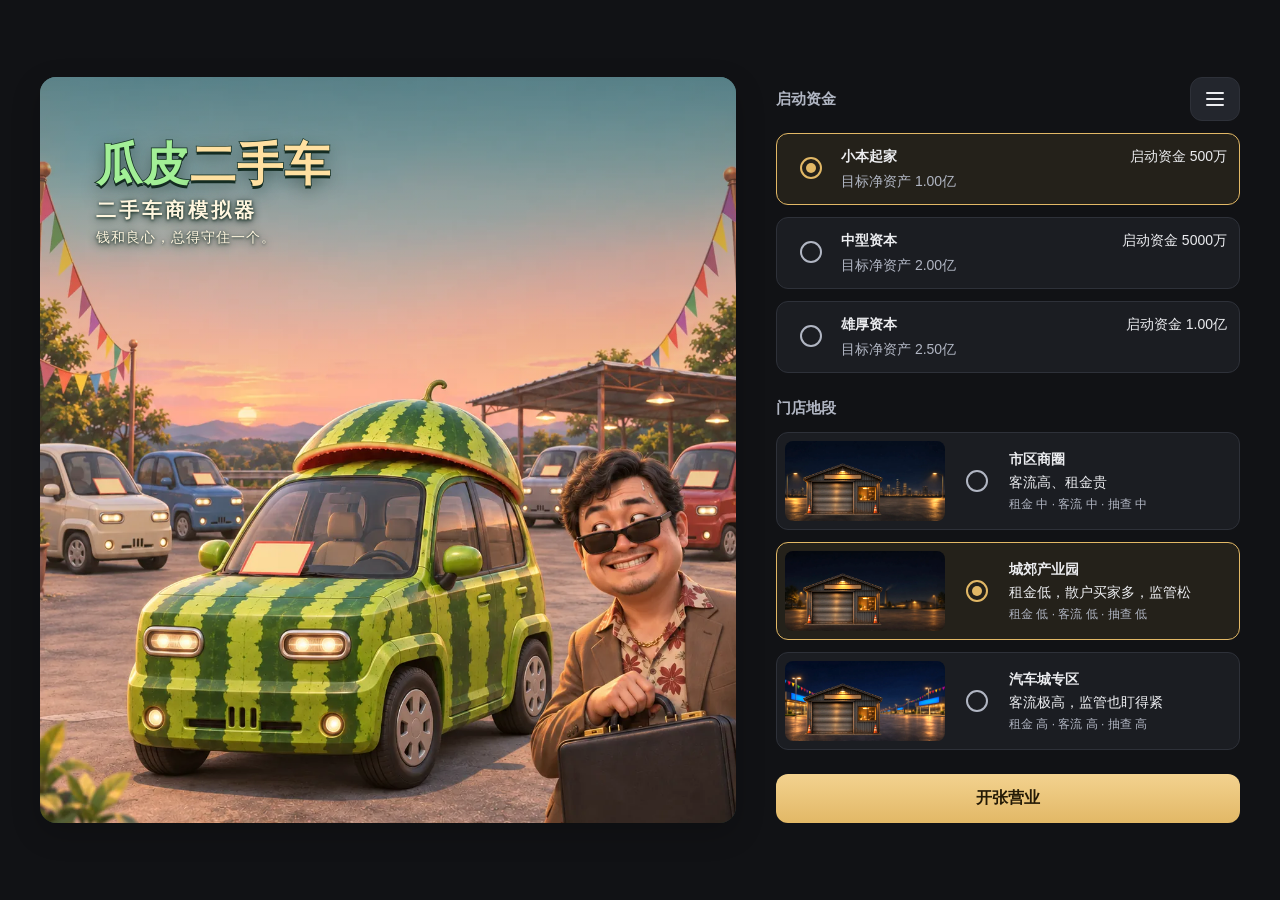
==== commit 40a95dfe: "Show location storefronts and protect the status bar safe area" ====
--- a/index.html
+++ b/index.html
@@ -18,26 +18,27 @@
   <link rel="apple-touch-icon" href="assets/icon/apple-touch-icon.png" sizes="180x180">
   <script>if (/^https?:$/.test(location.protocol)) { var manifestLink = document.createElement('link'); manifestLink.rel = 'manifest'; manifestLink.href = 'manifest.webmanifest'; document.head.appendChild(manifestLink); }</script>
   <title>瓜皮二手车 · 二手车商模拟器</title>
-  <link rel="stylesheet" href="css/style.css?v=20261109.06">
-  <link rel="stylesheet" href="css/keyart.css?v=20261109.06">
+  <link rel="stylesheet" href="css/style.css?v=20261109.07">
+  <link rel="stylesheet" href="css/keyart.css?v=20261109.07">
 </head>
 <body>
+  <div class="safe-area-shield" aria-hidden="true"></div>
   <div id="app"></div>
   <div id="toast" role="status" aria-live="polite"></div>
   <!-- 普通 script 标签，双击 index.html 就能玩，不需要本地服务器 -->
-  <script src="js/data.js?v=20261109.06"></script>
-  <script src="js/util.js?v=20261109.06"></script>
-  <script src="js/car.js?v=20261109.06"></script>
-  <script src="js/game.js?v=20261109.06"></script>
-  <script src="js/staff.js?v=20261109.06"></script>
-  <script src="js/finance.js?v=20261109.06"></script>
-  <script src="js/art.js?v=20261109.06"></script>
-  <script src="js/events.js?v=20261109.06"></script>
-  <script src="js/mobile.js?v=20261109.06"></script>
-  <script src="js/feedback.js?v=20261109.06"></script>
-  <script src="js/save-ui.js?v=20261109.06"></script>
-  <script src="js/ui.js?v=20261109.06"></script>
-  <script src="js/tutorial.js?v=20261109.06"></script>
-  <script src="js/sound.js?v=20261109.06"></script>
+  <script src="js/data.js?v=20261109.07"></script>
+  <script src="js/util.js?v=20261109.07"></script>
+  <script src="js/car.js?v=20261109.07"></script>
+  <script src="js/game.js?v=20261109.07"></script>
+  <script src="js/staff.js?v=20261109.07"></script>
+  <script src="js/finance.js?v=20261109.07"></script>
+  <script src="js/art.js?v=20261109.07"></script>
+  <script src="js/events.js?v=20261109.07"></script>
+  <script src="js/mobile.js?v=20261109.07"></script>
+  <script src="js/feedback.js?v=20261109.07"></script>
+  <script src="js/save-ui.js?v=20261109.07"></script>
+  <script src="js/ui.js?v=20261109.07"></script>
+  <script src="js/tutorial.js?v=20261109.07"></script>
+  <script src="js/sound.js?v=20261109.07"></script>
 </body>
 </html>
--- a/css/style.css
+++ b/css/style.css
@@ -1,10 +1,14 @@
 /* 暗色 + 金色，移动端优先 */
 :root {
+  /* 默认跟随设备；浏览器验收可注入47px，不改环境或存档。 */
+  --safe-area-top: env(safe-area-inset-top, 0px);
   --bg: #111215; --card: #1b1d22; --card2: #23262d; --line: #2e3139;
   --text: #ecedf0; --muted: #8b8f99; --gold: #e2b866; --gold2: #f3d28f;
   --orange: #f08a3c; --red: #ef5350; --green: #3dd68c; --blue: #3b8cff;
 }
 * { box-sizing: border-box; }
+.safe-area-shield { position:fixed; top:0; left:0; right:0; height:var(--safe-area-top);
+  z-index:9; background:var(--bg); pointer-events:none; }
 html, body { margin: 0; background: var(--bg); color: var(--text);
   font-family: -apple-system, "PingFang SC", "Microsoft YaHei", "Noto Sans SC", sans-serif; font-size: 15px; }
 #app { max-width: 520px; margin: 0 auto; padding-bottom: 96px; }
@@ -114,7 +118,7 @@
 .bar-bottom .btn { max-width: 492px; margin: 0 auto; }
 
 /* 弹窗 */
-.overlay { position: fixed; inset: 0; background: rgba(0,0,0,.72); z-index: 10; display: flex; align-items: flex-end; justify-content: center; }
+.overlay { position: fixed; inset: var(--safe-area-top) 0 0; background: rgba(0,0,0,.72); z-index: 10; display: flex; align-items: flex-end; justify-content: center; }
 .modal { background: var(--bg); border: 1px solid var(--line); border-radius: 18px 18px 0 0; width: 100%; max-width: 520px;
   max-height: 92vh; display: flex; flex-direction: column; }
 .modal h3 { padding: 16px 16px 8px; font-size: 18px; color: var(--gold); }
@@ -135,9 +139,11 @@
 .pnl div { display: flex; flex-direction: column; } .pnl small { color: var(--muted); } .pnl b { font-size: 17px; }
 
 /* toast */
-#toast { position: fixed; left: 50%; top: 16px; transform: translate(-50%, -80px); background: #2b2f37; color: var(--text);
-  padding: 10px 16px; border-radius: 10px; font-size: 14px; z-index: 30; transition: transform .25s; max-width: 90vw; box-shadow: 0 6px 24px rgba(0,0,0,.5); }
-#toast.show { transform: translate(-50%, 0); }
+#toast { position: fixed; left: 50%; top: 16px; transform: translate(-50%, 8px); background: #2b2f37; color: var(--text);
+  padding: 10px 16px; border-radius: 10px; font-size: 14px; z-index: 30; transition: transform .25s,opacity .25s;
+  opacity:0; visibility:hidden; pointer-events:none; clip-path:inset(-16px -48px -48px -48px);
+  max-width: 90vw; box-shadow: 0 6px 24px rgba(0,0,0,.5); }
+#toast.show { transform: translate(-50%, 0); opacity:1; visibility:visible; }
 #toast.bad { background: #4a1f20; color: #ffd0cd; }
 
 /* 团队 */
@@ -289,12 +295,12 @@
 input, select, textarea { font-size:16px !important; -webkit-user-select:text; user-select:text; -webkit-touch-callout:default; }
 img { -webkit-user-drag:none; }
 button, .btn, .btn.sm, .tabs button, input[type=radio], input[type=checkbox] { min-height:44px; min-width:44px; }
-.hud { padding-top:calc(12px + env(safe-area-inset-top)); }
+.hud { padding-top:calc(12px + var(--safe-area-top)); }
 #app { padding-left:env(safe-area-inset-left); padding-right:env(safe-area-inset-right); }
 .bar-bottom { padding-left:max(14px, env(safe-area-inset-left)); padding-right:max(14px, env(safe-area-inset-right)); }
-.overlay { padding-top:env(safe-area-inset-top); padding-left:env(safe-area-inset-left); padding-right:env(safe-area-inset-right); }
-.modal { max-height:92vh; max-height:calc(100dvh - env(safe-area-inset-top) - env(safe-area-inset-bottom) - 16px); }
-#toast { top:calc(16px + env(safe-area-inset-top)); }
+.overlay { padding-top:0; padding-left:env(safe-area-inset-left); padding-right:env(safe-area-inset-right); }
+.modal { max-height:calc(100vh - var(--safe-area-top) - env(safe-area-inset-bottom) - 16px); max-height:calc(100dvh - var(--safe-area-top) - env(safe-area-inset-bottom) - 16px); }
+#toast { top:calc(16px + var(--safe-area-top)); }
 /* 任务 03：经营动作的反馈 */
 .btn { transition:transform 80ms ease,filter 80ms ease; }
 .btn:active, .tabs button:active { transform:scale(.96); filter:brightness(.88); }
@@ -336,7 +342,7 @@
 .start { padding:16px; } .start h3 { margin:24px 0 12px; }
 .start .sub { margin-bottom:24px; }
 .toolbar { gap:8px; margin-bottom:8px; }
-.hud { padding:calc(12px + env(safe-area-inset-top)) 16px 12px; }
+.hud { padding:calc(12px + var(--safe-area-top)) 16px 12px; }
 .hud-top { margin-bottom:12px; } .hud-grid { gap:8px; }
 .tabs { padding:8px 16px 0; gap:4px; }
 .modal h3 { padding:16px 16px 8px; }
@@ -372,12 +378,12 @@
 .icon-button { padding:8px; width:44px; height:44px; flex:none; margin:0; }
 .toolbar { margin:0; }
 .hud { position:sticky; }
-.hud > .toolbar { position:absolute; top:calc(8px + env(safe-area-inset-top)); right:16px; }
+.hud > .toolbar { position:absolute; top:calc(8px + var(--safe-area-top)); right:16px; }
 .hud-top { min-height:44px; padding-right:52px; }
 .start > .toolbar { margin-bottom:8px; }
 .modal-heading { display:flex; align-items:center; justify-content:space-between; padding-right:12px; gap:8px; }
 .modal-heading h3 { min-width:0; }
-.save-menu { height:100vh; height:100dvh; max-height:100vh; max-height:100dvh; border-radius:16px 16px 0 0; }
+.save-menu { height:calc(100vh - var(--safe-area-top)); height:calc(100dvh - var(--safe-area-top)); max-height:calc(100vh - var(--safe-area-top)); max-height:calc(100dvh - var(--safe-area-top)); border-radius:16px 16px 0 0; }
 .save-summary { display:grid; grid-template-columns:repeat(3,minmax(0,1fr)); gap:12px; background:var(--card); padding:16px; border-radius:12px; margin-bottom:16px; }
 .save-summary span { display:flex; flex-direction:column; font-size:12px; color:var(--muted); }
 .save-summary span:first-child { grid-column:1 / -1; }
@@ -386,10 +392,14 @@
 .menu-version { margin:24px 0 16px; text-align:center; color:var(--muted); font-size:12px; }
 .save-file-label { position:relative; cursor:pointer; }
 .save-file-label input { position:absolute; opacity:0; width:100%; height:100%; inset:0; cursor:pointer; }
-@media(min-width:1000px) { .save-menu { height:auto; max-height:90vh; max-height:90dvh; max-width:640px; border-radius:16px; } }
+@media(min-width:1000px) {
+ .modal { max-height:calc(100vh - var(--safe-area-top) - env(safe-area-inset-bottom) - 32px); max-height:calc(100dvh - var(--safe-area-top) - env(safe-area-inset-bottom) - 32px); }
+ .tutorial-active .modal { max-height:calc(100vh - var(--safe-area-top) - 42px); max-height:calc(100dvh - var(--safe-area-top) - 42px); }
+ .save-menu { height:auto; max-height:min(90vh,calc(100vh - var(--safe-area-top) - 32px)); max-height:min(90dvh,calc(100dvh - var(--safe-area-top) - 32px)); max-width:640px; border-radius:16px; }
+}
 body.modal-open { position:fixed; overflow:hidden; width:100%; }
 .pick.is-picked { border-color:var(--gold); background:#24211a; }
 input,select,textarea { min-height:44px; min-width:44px; }
-.save-menu { padding-top:env(safe-area-inset-top); }
+.save-menu { padding-top:0; }
 /* 浅色财务卡上的金褐数字保证正文 AA 对比。 */
 .fin-card b.gold { color:#603900; }
--- a/css/keyart.css
+++ b/css/keyart.css
@@ -57,7 +57,7 @@
 .start .pick input[type=radio]:focus-visible { outline:2px solid var(--blue); outline-offset:1px; border-radius:50%; }
 @media(min-width:1000px) {
   #app.at-start { max-width:none; padding:24px; min-height:100vh; min-height:100dvh;
-    display:flex; align-items:center; justify-content:center; }
+    padding-top:calc(24px + var(--safe-area-top)); display:flex; align-items:center; justify-content:center; }
   .at-start .start { position:relative; width:100%; max-width:1200px; padding:0; gap:40px;
     grid-template-columns:minmax(0,3fr) minmax(0,2fr); align-items:stretch; }
   .at-start .start > .toolbar { position:absolute; top:0; right:0; margin:0; z-index:3; }
@@ -79,25 +79,36 @@
   .at-start .start-options .picks { gap:12px; }
   .at-start .pick-funds > div { display:grid; grid-template-columns:minmax(0,1fr) auto; gap:4px 8px; width:100%; }
   .at-start .pick-funds .muted { grid-column:1 / -1; }
-  .at-start .pick-location > div { display:grid; grid-template-columns:72px minmax(0,1fr); column-gap:12px; row-gap:2px; width:100%; }
-  .at-start .pick-location .loc-art { grid-column:1; grid-row:1 / 4; align-self:center; width:72px; }
-  .at-start .pick-location .loc-art .store-scene { margin:0; }
-  .at-start .pick-location b, .at-start .pick-location span { grid-column:2; }
+  .at-start .pick-location { display:grid; grid-template-columns:160px 44px minmax(0,1fr); gap:10px; align-items:center; padding:8px; }
+  .at-start .pick-location .loc-art { display:block; width:160px; grid-column:1; }
+  .at-start .pick-location .loc-copy { display:flex; flex-direction:column; gap:2px; grid-column:3; width:100%; }
+  .at-start .pick-location .loc-art .store-scene { height:80px; aspect-ratio:2/1; margin:0; }
   .at-start .pick-location .muted { font-size:12px; }
   .at-start .start-options > .picks:last-of-type { margin-bottom:24px; }
   .at-start .start-options > [data-act=start] { margin-top:0; }
 }
 /* 较矮的电脑屏幕也容纳已有存档的“继续”按钮；手机不受影响。 */
 @media(min-width:1000px) and (max-height:850px) {
-  #app.at-start { padding:12px; }
+  #app.at-start { padding:12px; padding-top:calc(12px + var(--safe-area-top)); }
   .at-start .start-options .picks { gap:10px; }
   .at-start .start-options > h3 { margin-top:20px; }
+  .at-start .pick-location { padding:6px; }
+  .at-start .pick-funds { padding:10px 12px; }
 }
 /* 手机菜单浮在首图内，不再占一行；A/B标题下移到按钮下方的天空留白。 */
 @media(max-width:999px) {
-  .start { position:relative; }
-  .start > .toolbar { position:absolute; top:28px; right:28px; z-index:3; margin:0; }
+  .start { position:relative; padding-top:calc(16px + var(--safe-area-top)); }
+  .start > .toolbar { position:absolute; top:calc(28px + var(--safe-area-top)); right:28px; z-index:3; margin:0; }
   .start > .toolbar .icon-button { background:rgba(17,18,21,.65); border-color:#ffffff26;
     -webkit-backdrop-filter:blur(6px); backdrop-filter:blur(6px); box-shadow:0 2px 8px #0003; }
   .start .keyart-a .keyart-copy, .start .keyart-b .keyart-copy { top:14%; }
+  .start .pick-location { display:grid; grid-template-columns:44px minmax(0,1fr); gap:12px 8px; padding:0 12px 12px; overflow:hidden; }
+  .start .pick-location .loc-art { display:block; grid-column:1 / -1; width:calc(100% + 24px); margin:0 -12px; border-radius:11px 11px 0 0; overflow:hidden; }
+  .start .pick-location .loc-art .store-scene { width:100%; height:auto; aspect-ratio:2.4/1; border-radius:0; margin:0; }
+  .start .pick-location input { align-self:center; }
+  .start .pick-location .loc-copy { grid-column:2; }
 }
+/* 只调整预览取景：门店偏左，为右侧高楼/烟囱留位置，前景地面可见。 */
+.start .loc-art .store-scene { background-position:center bottom; filter:brightness(1.25); }
+.start .loc-art .store-building { height:82%; bottom:4%; left:36%; }
+.start .loc-art svg { height:auto; aspect-ratio:2.4/1; margin:0; }
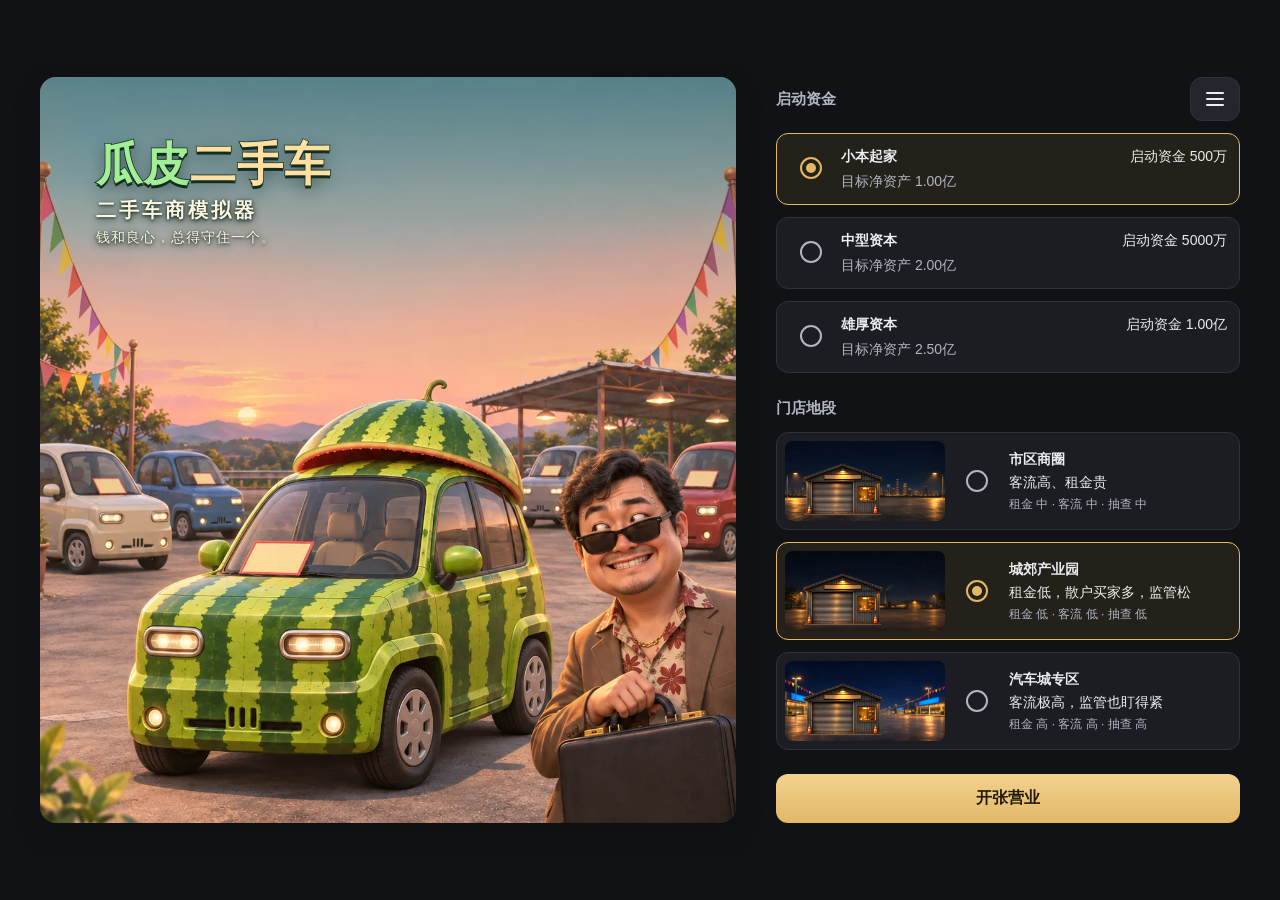
==== commit 3209710f: "Fix audit findings and polish dealership presentation" ====
--- a/index.html
+++ b/index.html
@@ -2,7 +2,7 @@
 <html lang="zh-CN">
 <head>
   <meta charset="UTF-8">
-  <meta name="viewport" content="width=device-width, initial-scale=1, maximum-scale=1, minimum-scale=1, user-scalable=no, viewport-fit=cover">
+  <meta name="viewport" content="width=device-width, initial-scale=1, viewport-fit=cover">
   <meta name="apple-mobile-web-app-capable" content="yes">
   <meta name="apple-mobile-web-app-status-bar-style" content="black-translucent">
   <meta name="apple-mobile-web-app-title" content="瓜皮二手车">
@@ -18,27 +18,28 @@
   <link rel="apple-touch-icon" href="assets/icon/apple-touch-icon.png" sizes="180x180">
   <script>if (/^https?:$/.test(location.protocol)) { var manifestLink = document.createElement('link'); manifestLink.rel = 'manifest'; manifestLink.href = 'manifest.webmanifest'; document.head.appendChild(manifestLink); }</script>
   <title>瓜皮二手车 · 二手车商模拟器</title>
-  <link rel="stylesheet" href="css/style.css?v=20261109.07">
-  <link rel="stylesheet" href="css/keyart.css?v=20261109.07">
+  <link rel="stylesheet" href="css/style.css?v=20261110.4">
+  <link rel="stylesheet" href="css/keyart.css?v=20261110.4">
 </head>
 <body>
   <div class="safe-area-shield" aria-hidden="true"></div>
   <div id="app"></div>
   <div id="toast" role="status" aria-live="polite"></div>
   <!-- 普通 script 标签，双击 index.html 就能玩，不需要本地服务器 -->
-  <script src="js/data.js?v=20261109.07"></script>
-  <script src="js/util.js?v=20261109.07"></script>
-  <script src="js/car.js?v=20261109.07"></script>
-  <script src="js/game.js?v=20261109.07"></script>
-  <script src="js/staff.js?v=20261109.07"></script>
-  <script src="js/finance.js?v=20261109.07"></script>
-  <script src="js/art.js?v=20261109.07"></script>
-  <script src="js/events.js?v=20261109.07"></script>
-  <script src="js/mobile.js?v=20261109.07"></script>
-  <script src="js/feedback.js?v=20261109.07"></script>
-  <script src="js/save-ui.js?v=20261109.07"></script>
-  <script src="js/ui.js?v=20261109.07"></script>
-  <script src="js/tutorial.js?v=20261109.07"></script>
-  <script src="js/sound.js?v=20261109.07"></script>
+  <script src="js/data.js?v=20261110.4"></script>
+  <script src="js/util.js?v=20261110.4"></script>
+  <script src="js/car.js?v=20261110.4"></script>
+  <script src="js/game.js?v=20261110.4"></script>
+  <script src="js/staff.js?v=20261110.4"></script>
+  <script src="js/finance.js?v=20261110.4"></script>
+  <script src="js/art.js?v=20261110.4"></script>
+  <script src="js/events.js?v=20261110.4"></script>
+  <script src="js/mobile.js?v=20261110.4"></script>
+  <script src="js/feedback.js?v=20261110.4"></script>
+  <script src="js/save-slots.js?v=20261110.4"></script>
+  <script src="js/save-ui.js?v=20261110.4"></script>
+  <script src="js/ui.js?v=20261110.4"></script>
+  <script src="js/tutorial.js?v=20261110.4"></script>
+  <script src="js/sound.js?v=20261110.4"></script>
 </body>
 </html>
--- a/css/style.css
+++ b/css/style.css
@@ -48,6 +48,40 @@
 .pick:has(input:checked) { border-color: var(--gold); background: #24211a; }
 
 /* HUD */
+/* 回访直接进入继续页；新店的资金/地段配置单独显示。 */
+#app.at-entry { max-width:none; padding:0; }
+.return-entry { min-height:100vh; min-height:100dvh; display:grid; place-items:center; padding:calc(24px + var(--safe-area-top)) 16px calc(24px + env(safe-area-inset-bottom)); }
+.return-shell { position:relative; width:100%; max-width:640px; }
+.return-shell>.toolbar { position:absolute; right:0; top:0; }
+.return-heading { padding-right:56px; margin-bottom:20px; }
+.return-brand { color:var(--gold); font-weight:700; letter-spacing:2px; margin:0 0 8px; }
+.return-heading h1 { font-size:32px; line-height:1.25; margin-bottom:8px; }
+.return-heading .muted { font-size:14px; }
+.resume-card { background:var(--card); border:1px solid var(--line); border-radius:16px; overflow:hidden; }
+.resume-art .store-scene { width:100%; height:150px; margin:0; border-radius:0; }
+.resume-details { padding:16px; }
+.resume-details>span { font-size:12px; }
+.resume-details h2 { margin:8px 0; font-size:20px; }
+.resume-details p { color:var(--muted); font-size:14px; }
+.resume-stats { display:grid; grid-template-columns:repeat(3,minmax(0,1fr)); gap:12px; margin:16px 0 0; }
+.resume-stats dt { color:var(--muted); font-size:12px; }
+.resume-stats dd { margin:4px 0 0; font-weight:700; font-size:20px; }
+.resume-empty { background:var(--card); border:1px solid var(--line); padding:20px; border-radius:16px; }
+.resume-empty h2 { font-size:20px; margin:0 0 12px; }
+.resume-empty p { color:var(--muted); }
+.return-actions { display:grid; gap:12px; margin-top:20px; }
+.return-actions .btn { margin:0; }
+.new-game-nav { display:flex; align-items:center; justify-content:space-between; gap:12px; margin-bottom:16px; }
+.new-game-nav h2 { margin:0; font-size:20px; color:var(--gold); }
+.new-game-nav .btn { flex:none; }
+@media(min-width:1000px) {
+ .resume-art .store-scene { height:220px; }
+ .return-shell { max-width:680px; }
+ .new-game-nav { padding-right:56px; }
+ .return-actions { grid-template-columns:1fr 1fr; }
+ .return-actions>.btn:last-child:nth-child(3) { grid-column:1 / -1; }
+}
+
 .hud { position: sticky; top: 0; z-index: 5; background: rgba(17,18,21,.96); backdrop-filter: blur(8px);
   padding: 12px 14px 10px; border-bottom: 1px solid var(--line); }
 .hud-top { display: flex; justify-content: space-between; align-items: center; margin-bottom: 10px; font-size: 13px; }
@@ -238,7 +272,7 @@
 [hidden] { display:none !important; }
 .stock-pager { margin:12px 0; font-size:12px; }
 
-.save-text { display:block; width:100%; min-height:220px; margin-top:8px; padding:10px; background:var(--card); color:var(--text); border:1px solid var(--line); border-radius:10px; resize:vertical; font:12px/1.6 monospace; overflow-wrap:anywhere; }
+.save-file-info { padding:12px; margin:12px 0; background:var(--card); border:1px solid var(--line); border-radius:10px; line-height:1.6; overflow-wrap:anywhere; }
 .save-dialog .modal-foot { display:flex; gap:8px; flex-wrap:wrap; }
 .save-dialog .modal-foot .btn { flex:1; min-width:110px; }
 
@@ -368,7 +402,6 @@
 .empty { font-size:14px; padding:32px 16px; }
 .section { margin:24px 4px 12px; }
 .tutorial-card { padding:16px; } .tutorial-actions { gap:12px; margin-top:12px; }
-.save-text { font:16px/1.5 monospace; padding:12px; }
 @media(min-width:1000px) {
  #app { max-width:1120px; } .bar-bottom .btn { max-width:1088px; }
  .start { gap:32px; } .modal { max-width:800px; margin:16px; }
@@ -392,6 +425,20 @@
 .menu-version { margin:24px 0 16px; text-align:center; color:var(--muted); font-size:12px; }
 .save-file-label { position:relative; cursor:pointer; }
 .save-file-label input { position:absolute; opacity:0; width:100%; height:100%; inset:0; cursor:pointer; }
+.save-intro { color:var(--muted); margin:0 0 16px; font-size:14px; }
+.save-slots { display:grid; gap:12px; margin-bottom:16px; }
+.save-slot { background:var(--card); border:1px solid var(--line); border-radius:12px; padding:12px; }
+.save-slot.is-empty { border-style:dashed; }
+.save-slot-heading { display:flex; flex-wrap:wrap; align-items:baseline; justify-content:space-between; gap:4px 12px; }
+.save-slot-heading b { color:var(--gold); font-size:16px; }
+.save-slot-heading span { color:var(--muted); font-size:12px; }
+.save-slot-info { margin:8px 0 12px; font-size:14px; line-height:1.6; }
+.save-slot-info small { display:block; color:var(--muted); }
+.save-slot-actions { display:grid; grid-template-columns:repeat(3,minmax(0,1fr)); gap:8px; }
+.save-slot-actions .btn { margin:0; padding:10px 4px; }
+.save-target { display:block; width:100%; margin:8px 0 16px; padding:12px; background:var(--card); color:var(--text); border:1px solid var(--line); border-radius:10px; font:inherit; }
+.save-confirm-info { padding:12px; background:var(--card); border-radius:12px; color:var(--muted); }
+.save-confirm-info p { margin:8px 0 0; color:var(--text); }
 @media(min-width:1000px) {
  .modal { max-height:calc(100vh - var(--safe-area-top) - env(safe-area-inset-bottom) - 32px); max-height:calc(100dvh - var(--safe-area-top) - env(safe-area-inset-bottom) - 32px); }
  .tutorial-active .modal { max-height:calc(100vh - var(--safe-area-top) - 42px); max-height:calc(100dvh - var(--safe-area-top) - 42px); }
@@ -403,3 +450,37 @@
 .save-menu { padding-top:0; }
 /* 浅色财务卡上的金褐数字保证正文 AA 对比。 */
 .fin-card b.gold { color:#603900; }
+
+/* 收车与零售议价；三种策略在窄屏改成纵向，保留完整价格。 */
+.trade-actions { display:flex; gap:8px; margin-top:12px; }
+.trade-actions .btn { flex:1; margin:0; min-width:0; }
+.trade-choices { display:grid; grid-template-columns:repeat(3,minmax(0,1fr)); gap:8px; }
+.trade-choices .btn { margin:0; padding:10px 6px; min-height:52px; }
+.trade-choices small { display:block; margin-top:4px; color:var(--muted); font-size:12px; }
+.trade-message { padding:12px; margin:12px 0; background:var(--card2); border-left:3px solid var(--gold); border-radius:8px; line-height:1.65; }
+.bargain-box { border-top:1px solid var(--line); margin-top:12px; padding-top:4px; }
+.bargain-box summary { cursor:pointer; padding:12px 0; min-height:44px; color:var(--gold); }
+.bargain-box p,.trade-note { margin:8px 0; font-size:14px; }
+.trade-log { margin:8px 0 12px; border:1px solid var(--line); border-radius:8px; padding:0 10px; }
+.trade-log summary { padding:10px 0; min-height:44px; color:var(--muted); cursor:pointer; font-size:13px; }
+.trade-log ol { padding-left:20px; margin:0 0 12px; font-size:13px; line-height:1.6; }
+.trade-log li + li { margin-top:8px; }
+.buyer-dialog .vals { flex-wrap:wrap; gap:12px; }
+.buyer-dialog .modal-foot .trade-actions { margin:0 0 8px; }
+.sales li.sale-no-art { grid-template-columns:minmax(0,1fr) auto; }
+.sales li.sale-no-art > small { grid-column:1 / -1; }
+/* 审计修复：提高可读性，以暖金边框衔接首图、车辆和头像。 */
+.stat label { font-size:12px; }
+.stat small { font-size:12px; line-height:1.4; }
+.svcs .btn small { font-size:12px; }
+.pending-staff { color:var(--gold2); }
+.car-art { border-radius:12px; background:radial-gradient(ellipse at 50% 68%,#53442b22,transparent 72%); }
+.staff .avatar { border:1px solid #8b6c3b; box-shadow:0 0 0 3px #e2b8660d; }
+/* 双店资产更宽，单独取景让两栋展厅和中央前院占满场景。 */
+.store-building.l4 { height:140%; bottom:-3%; }
+.modal:focus { outline:none; }
+button:focus-visible,select:focus-visible,summary:focus-visible { outline:2px solid var(--gold2); outline-offset:3px; }
+.team-grid { display:grid; gap:12px; }
+.team-grid .card { margin-bottom:0; }
+@media(min-width:1000px) { .team-grid { grid-template-columns:repeat(2,minmax(0,1fr)); } }
+@media(max-width:460px) { .trade-choices { grid-template-columns:1fr; } .trade-choices .btn { flex-direction:row; align-items:center; justify-content:space-between; gap:8px; min-height:44px; padding:10px 12px; } .trade-choices small { margin:0; } }
